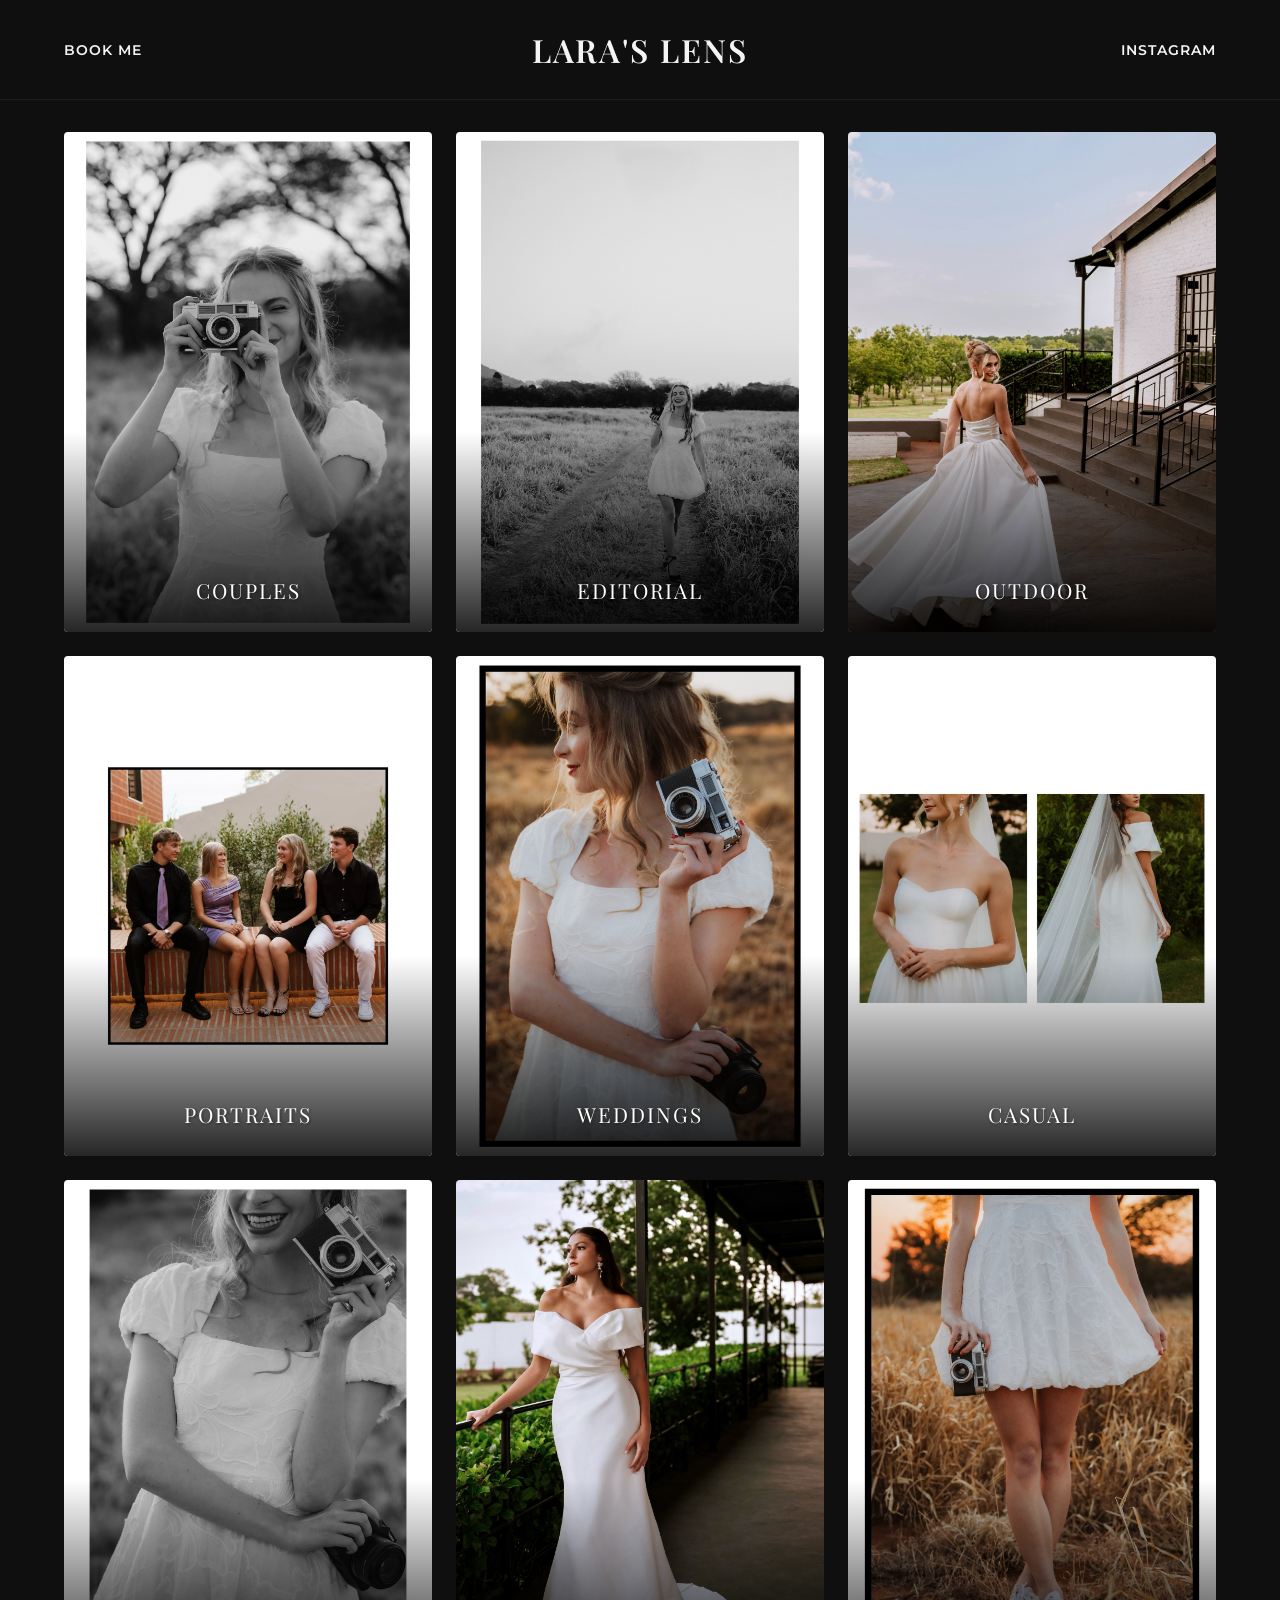
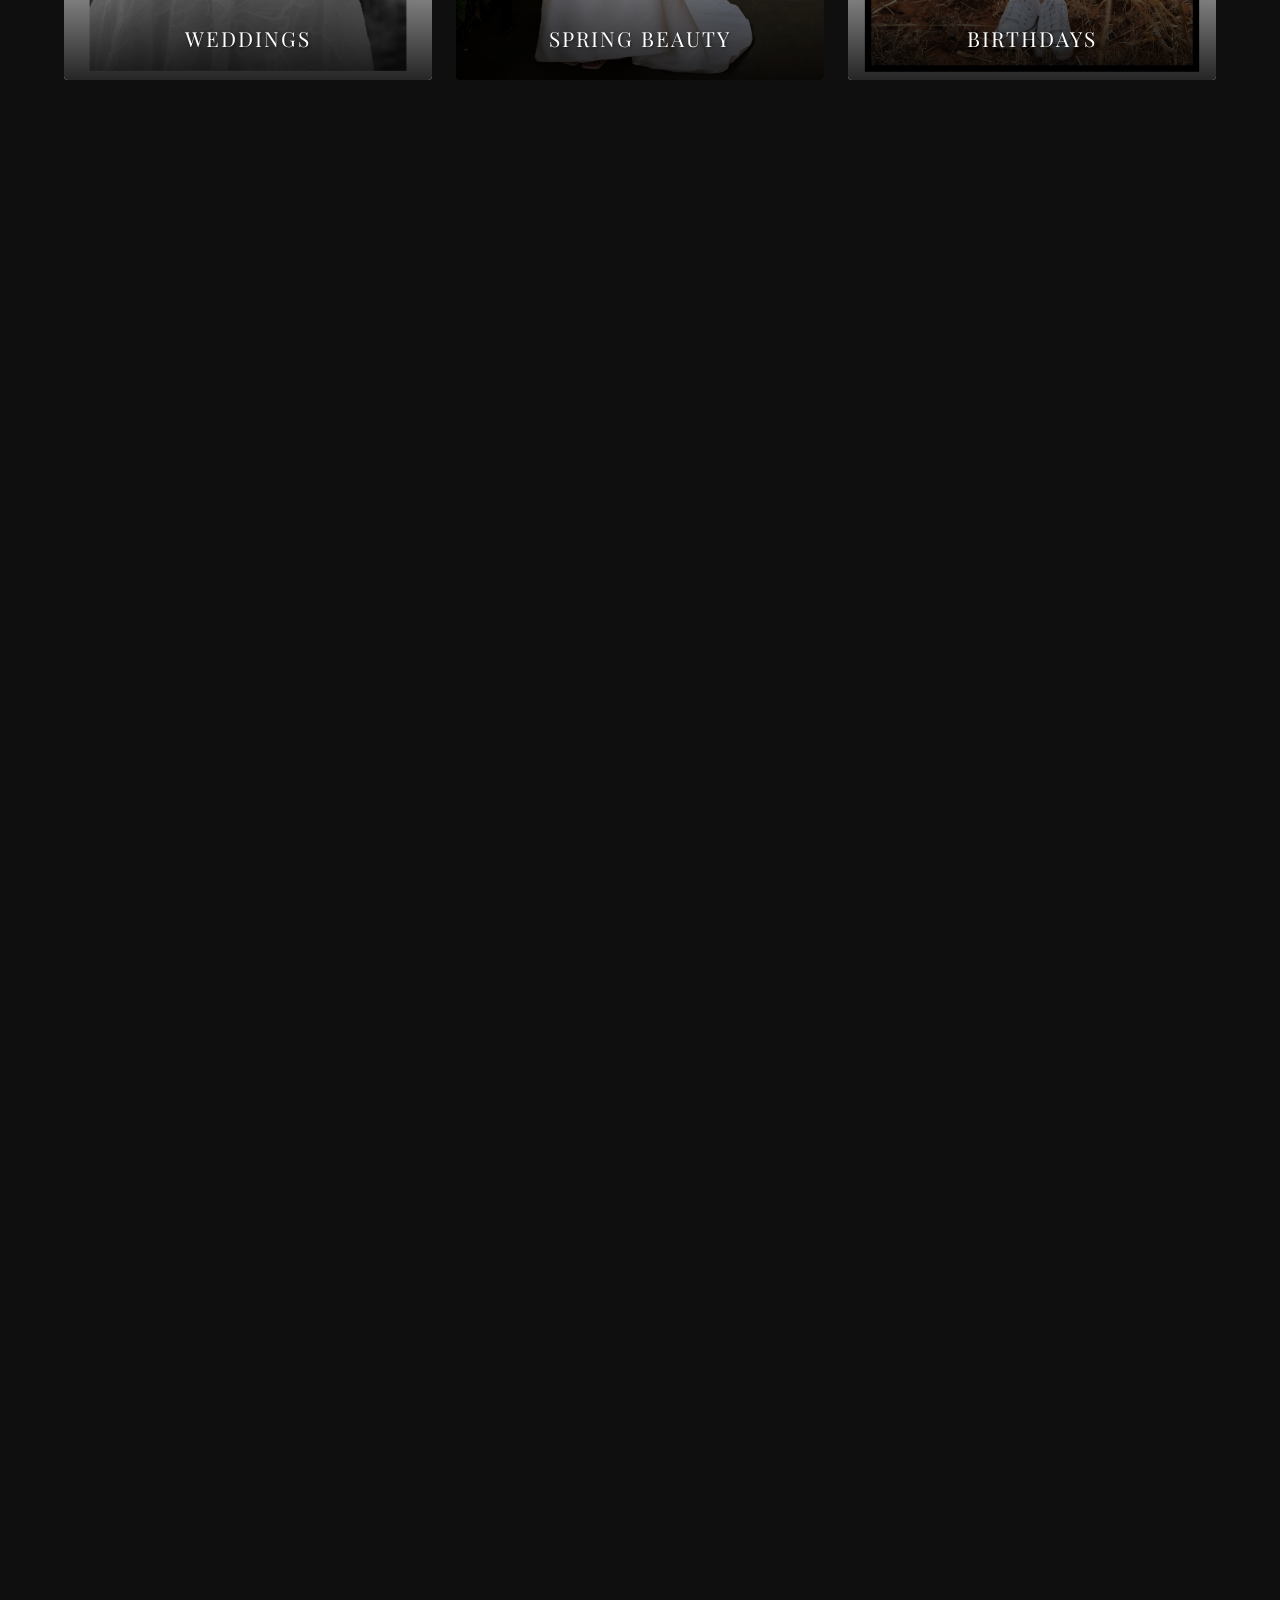
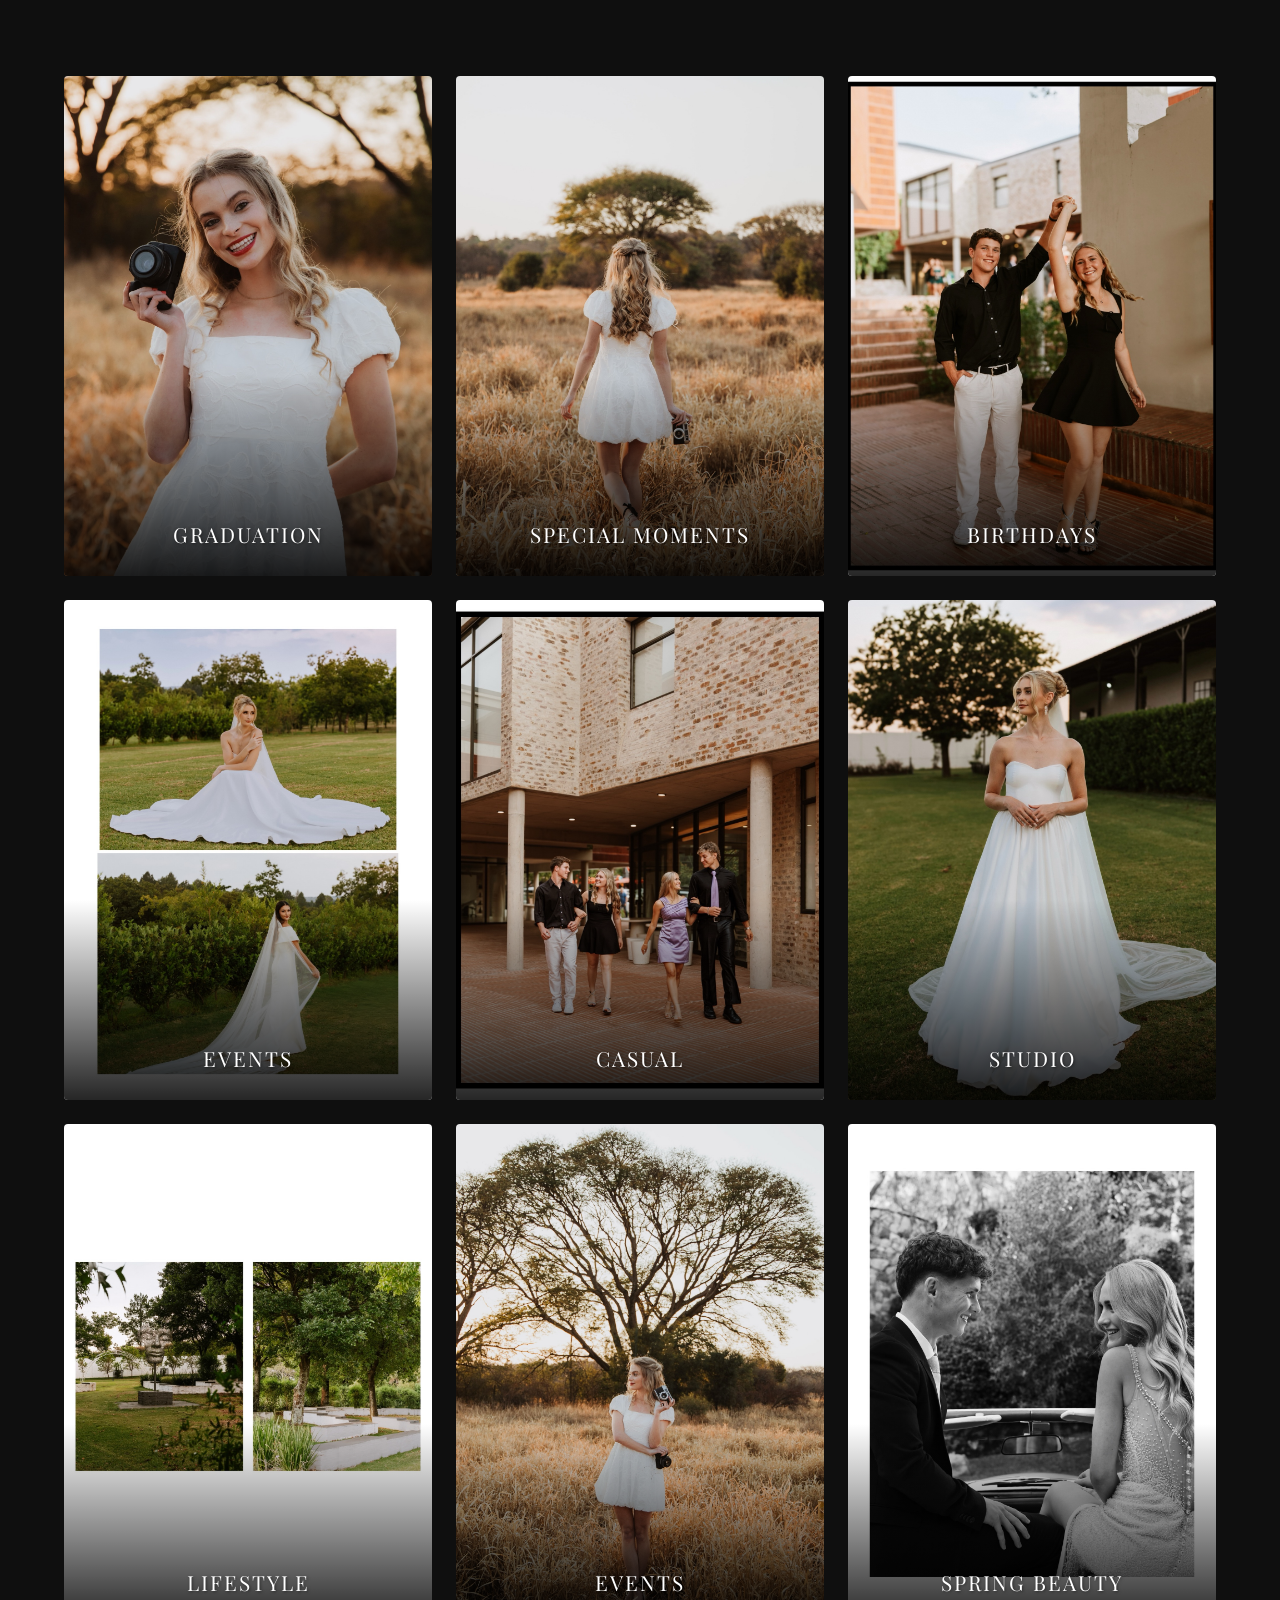
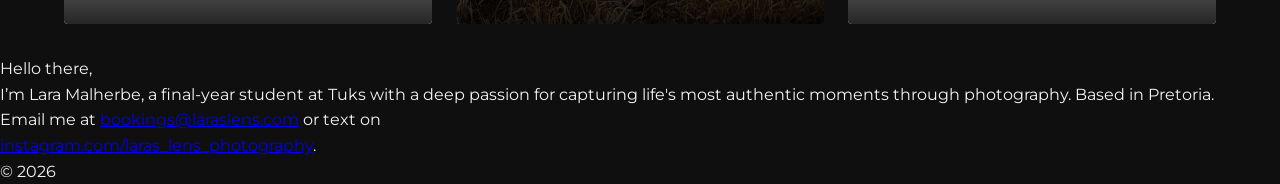
==== index.html @ 86998b06 "Rename Index.html to index.html" ====
<!DOCTYPE html>
<html lang="en">
<head>
    <meta charset="UTF-8">
    <meta name="viewport" content="width=device-width, initial-scale=1.0">
    <title>Lara's Lens | Photography</title>
    <link rel="icon" type="image/png" href="logo.png">
    <link rel="stylesheet" href="style.css">
</head>
<body>

    <header>
        <div class="nav-left">
            <a href="book_me.html">Book Me</a> 
        </div>
        <div class="nav-center">
            <a href="Index.html" class="logo">LARA'S LENS</a>
        </div>
        <div class="nav-right">
            <a href="https://www.instagram.com/laras_lens_photography/" target="_blank">
                <span class="desktop-text">Instagram</span>
                <span class="mobile-text">Ig</span>
            </a>
        </div>
    </header>

    <main id="gallery-container" class="gallery-container">
        <!-- JavaScript will inject the shuffled photos here -->
    </main>

    <!-- New About / Footer Section -->
    <footer class="about-footer">
        <div class="footer-content">
            <p></p>
            <p></p>
            <p></p>
            <p>Hello there,</p>
            <p>I’m Lara Malherbe, a final-year student at Tuks with a deep passion for capturing life's most authentic moments through photography. Based in Pretoria.</p>
            <p>Email me at <a href="mailto:bookings@laraslens.com">bookings@laraslens.com</a> or text on <br>
            <a href="https://www.instagram.com/laras_lens_photography/" target="_blank">instagram.com/laras_lens_photography</a>.
        <p></p>
    <p></p>
</p>
        </div>
        <div class="copyright">
            &copy; 2026
        </div>
    </footer>

    <script>
        const imageNumbers = [1, 2, 3, 5, 6, 7, 8, 9, 10, 11, 12, 13, 14, 15, 16, 17, 18, 19, 20, 21, 22, 23, 24, 25, 26, 27, 28];
        
        // 14 unique headings
        const baseHeadings = [
            "Weddings", "Special Moments", "Birthdays", "Editorial",
            "Portraits", "Spring Beauty", "Surveillance", "Graduation",
            "Casual", "Events", "Studio", "Outdoor", "Lifestyle", "Couples"
        ];

        // Duplicate the headings so we have exactly 28, then shuffle them
        let fullHeadings = [...baseHeadings, ...baseHeadings];

        function shuffleArray(array) {
            for (let i = array.length - 1; i > 0; i--) {
                const j = Math.floor(Math.random() * (i + 1));
                [array[i], array[j]] = [array[j], array[i]];
            }
            return array;
        }

        const shuffledImages = shuffleArray([...imageNumbers]);
        fullHeadings = shuffleArray(fullHeadings); // Shuffle the 28 headings

        const gallery = document.getElementById('gallery-container');

        shuffledImages.forEach(num => {
            // Pop removes the last item from the array, guaranteeing no over-repetition
            const assignedHeading = fullHeadings.pop(); 

            const box = document.createElement('div');
            box.className = 'photo-box';

            const img = document.createElement('img');
            img.src = `pic${num}.jpg`;
            img.alt = assignedHeading;
            img.loading = "lazy"; 

            const label = document.createElement('div');
            label.className = 'photo-label';
            label.textContent = assignedHeading;

            box.appendChild(img);
            box.appendChild(label);
            gallery.appendChild(box);
        });

        const observer = new IntersectionObserver((entries) => {
            entries.forEach((entry) => {
                if (entry.isIntersecting) {
                    entry.target.classList.add('show');
                }
            });
        }, {
            threshold: 0.15 
        });

        const hiddenElements = document.querySelectorAll('.photo-box');
        hiddenElements.forEach((el) => observer.observe(el));
    </script>
</body>
</html>
---- style.css ----
@import url('https://fonts.googleapis.com/css2?family=Montserrat:wght@300;400;600&family=Playfair+Display:ital,wght@0,400;1,400&display=swap');

:root {
    --bg-color: #0f0f0f;
    --text-color: #f4f4f4;
    --accent-color: #888;
}

* {
    margin: 0;
    padding: 0;
    box-sizing: border-box;
}

body {
    background-color: var(--bg-color);
    color: var(--text-color);
    font-family: 'Montserrat', sans-serif;
    line-height: 1.6;
    overflow-x: hidden;
}

/* --- STICKY HEADER --- */
header {
    position: sticky;
    top: 0;
    z-index: 1000;
    background-color: var(--bg-color);
    padding: 1.5rem 5%;
    display: flex;
    justify-content: space-between;
    align-items: center;
    border-bottom: 1px solid rgba(255, 255, 255, 0.05);
}

.nav-left, .nav-right { flex: 1; }
.nav-right { text-align: right; }
.nav-center { flex: 2; text-align: center; }

.logo {
    font-family: 'Playfair Display', serif;
    font-size: 2rem;
    color: var(--text-color);
    text-decoration: none;
    letter-spacing: 2px;
}

header a {
    color: var(--text-color);
    text-decoration: none;
    text-transform: uppercase;
    font-size: 0.85rem;
    letter-spacing: 1px;
    font-weight: 600;
    transition: color 0.3s ease;
}

header a:hover {
    color: var(--accent-color);
}

.mobile-text { display: none; }

/* --- GALLERY LAYOUT --- */
.gallery-container {
    padding: 2rem 5%;
    display: grid;
    grid-template-columns: repeat(3, 1fr);
    gap: 1.5rem;
}

.photo-box {
    position: relative;
    width: 100%;
    height: 500px; /* Taller default height for desktop */
    border-radius: 4px;
    overflow: hidden;
    /* Enhanced Animation Initial State */
    opacity: 0;
    transform: translateY(60px) scale(0.95);
    transition: opacity 0.8s cubic-bezier(0.25, 1, 0.5, 1), transform 0.8s cubic-bezier(0.25, 1, 0.5, 1);
}

/* Gradient overlay to make text readable */
.photo-box::after {
    content: '';
    position: absolute;
    bottom: 0;
    left: 0;
    width: 100%;
    height: 40%;
    background: linear-gradient(to top, rgba(0,0,0,0.85), transparent);
    z-index: 1;
    pointer-events: none;
}

.photo-box img {
    width: 100%;
    height: 100%;
    object-fit: cover; /* Forces image to fill the box, preventing white borders */
    display: block;
    transition: transform 0.8s ease;
}

.photo-box:hover img {
    transform: scale(1.05);
}

/* The text at the bottom of the photos */
.photo-label {
    position: absolute;
    bottom: 25px;
    width: 100%;
    text-align: center;
    font-family: 'Playfair Display', serif;
    font-size: 1.3rem;
    color: #fff;
    z-index: 2;
    letter-spacing: 2px;
    text-transform: uppercase;
    text-shadow: 1px 1px 3px rgba(0,0,0,0.5);
}

/* Animation trigger class */
.photo-box.show {
    opacity: 1;
    transform: translateY(0) scale(1);
}

/* --- MOBILE RESPONSIVENESS --- */

/* --- BOOKING PAGE --- */
.booking-container {
    max-width: 600px;
    margin: 4rem auto;
    padding: 3rem;
    background: #151515;
    border-radius: 8px;
    border: 1px solid rgba(255, 255, 255, 0.05);
    box-shadow: 0 10px 30px rgba(0, 0, 0, 0.5);
}

.booking-container h1 {
    font-family: 'Playfair Display', serif;
    margin-bottom: 2.5rem;
    text-align: center;
    font-size: 2.5rem;
    letter-spacing: 1px;
}

.form-group {
    margin-bottom: 1.5rem;
    display: flex;
    flex-direction: column;
}

label {
    margin-bottom: 0.5rem;
    font-weight: 400;
    font-size: 0.85rem;
    color: #bbb;
    text-transform: uppercase;
    letter-spacing: 1px;
}

input, select {
    padding: 1rem;
    background: #0a0a0a;
    border: 1px solid #333;
    color: #fff;
    border-radius: 4px;
    font-family: 'Montserrat', sans-serif;
    font-size: 1rem;
    transition: border-color 0.3s ease;
}

input:focus, select:focus {
    outline: none;
    border-color: #888;
}

/* Makes the little calendar/clock icons white instead of black */
input[type="date"]::-webkit-calendar-picker-indicator,
input[type="time"]::-webkit-calendar-picker-indicator {
    filter: invert(1);
    cursor: pointer;
}

.price-display {
    font-size: 1.8rem;
    text-align: center;
    margin: 2.5rem 0 1.5rem;
    font-weight: 400;
    font-family: 'Playfair Display', serif;
    color: #fff;
}

.btn {
    display: block;
    width: 100%;
    padding: 1.2rem;
    background: #fff;
    color: #000;
    border: none;
    border-radius: 4px;
    font-size: 1rem;
    font-weight: 600;
    text-transform: uppercase;
    letter-spacing: 2px;
    cursor: pointer;
    transition: background 0.3s ease, transform 0.1s ease;
}

.btn:hover {
    background: #e0e0e0;
}

.btn:active {
    transform: scale(0.98);
}

@media (max-width: 768px) {
    header { padding: 1.2rem 1.5rem; }
    .logo { font-size: 1.4rem; }
    .desktop-text { display: none; }
    .mobile-text { display: inline; }

    .gallery-container {
        grid-template-columns: 1fr 1fr;
        gap: 10px;
        padding: 10px;
    }

    .photo-box {
        height: 40vh; /* Uses viewport height for a tall, editorial look */
    }

    .photo-box:first-child {
        grid-column: 1 / -1; 
        height: 65vh; /* Large hero image */
    }

    .photo-label {
        font-size: 1rem;
        bottom: 15px;
    }

    /* --- ABOUT / FOOTER SECTION --- */
.about-footer {
    padding: 8rem 5% 2rem;
    text-align: center;
    font-family: 'Playfair Display', serif;
    display: flex;
    flex-direction: column;
    align-items: center;
    justify-content: space-between;
    min-height: 60vh; /* Gives it the spacious look from your reference */
    background-color: var(--bg-color);
}

.footer-content {
    max-width: 650px;
    margin: auto;
}

.footer-content p {
    margin-bottom: 1.5rem;
    font-size: 1.2rem;
    line-height: 1.8;
    color: #e0e0e0;
}

.footer-content a {
    color: #fff;
    text-decoration: none;
    transition: opacity 0.3s ease;
}

.footer-content a:hover {
    opacity: 0.7;
}

.copyright {
    font-family: 'Montserrat', sans-serif; /* Keep copyright modern */
    font-size: 0.85rem;
    color: #888;
    margin-top: 4rem;
}

/* Mobile adjustments for the footer */
@media (max-width: 768px) {
    .about-footer {
        padding: 5rem 1.5rem 2rem;
        min-height: 50vh;
    }
    .footer-content p {
        font-size: 1rem;
    }
}
}
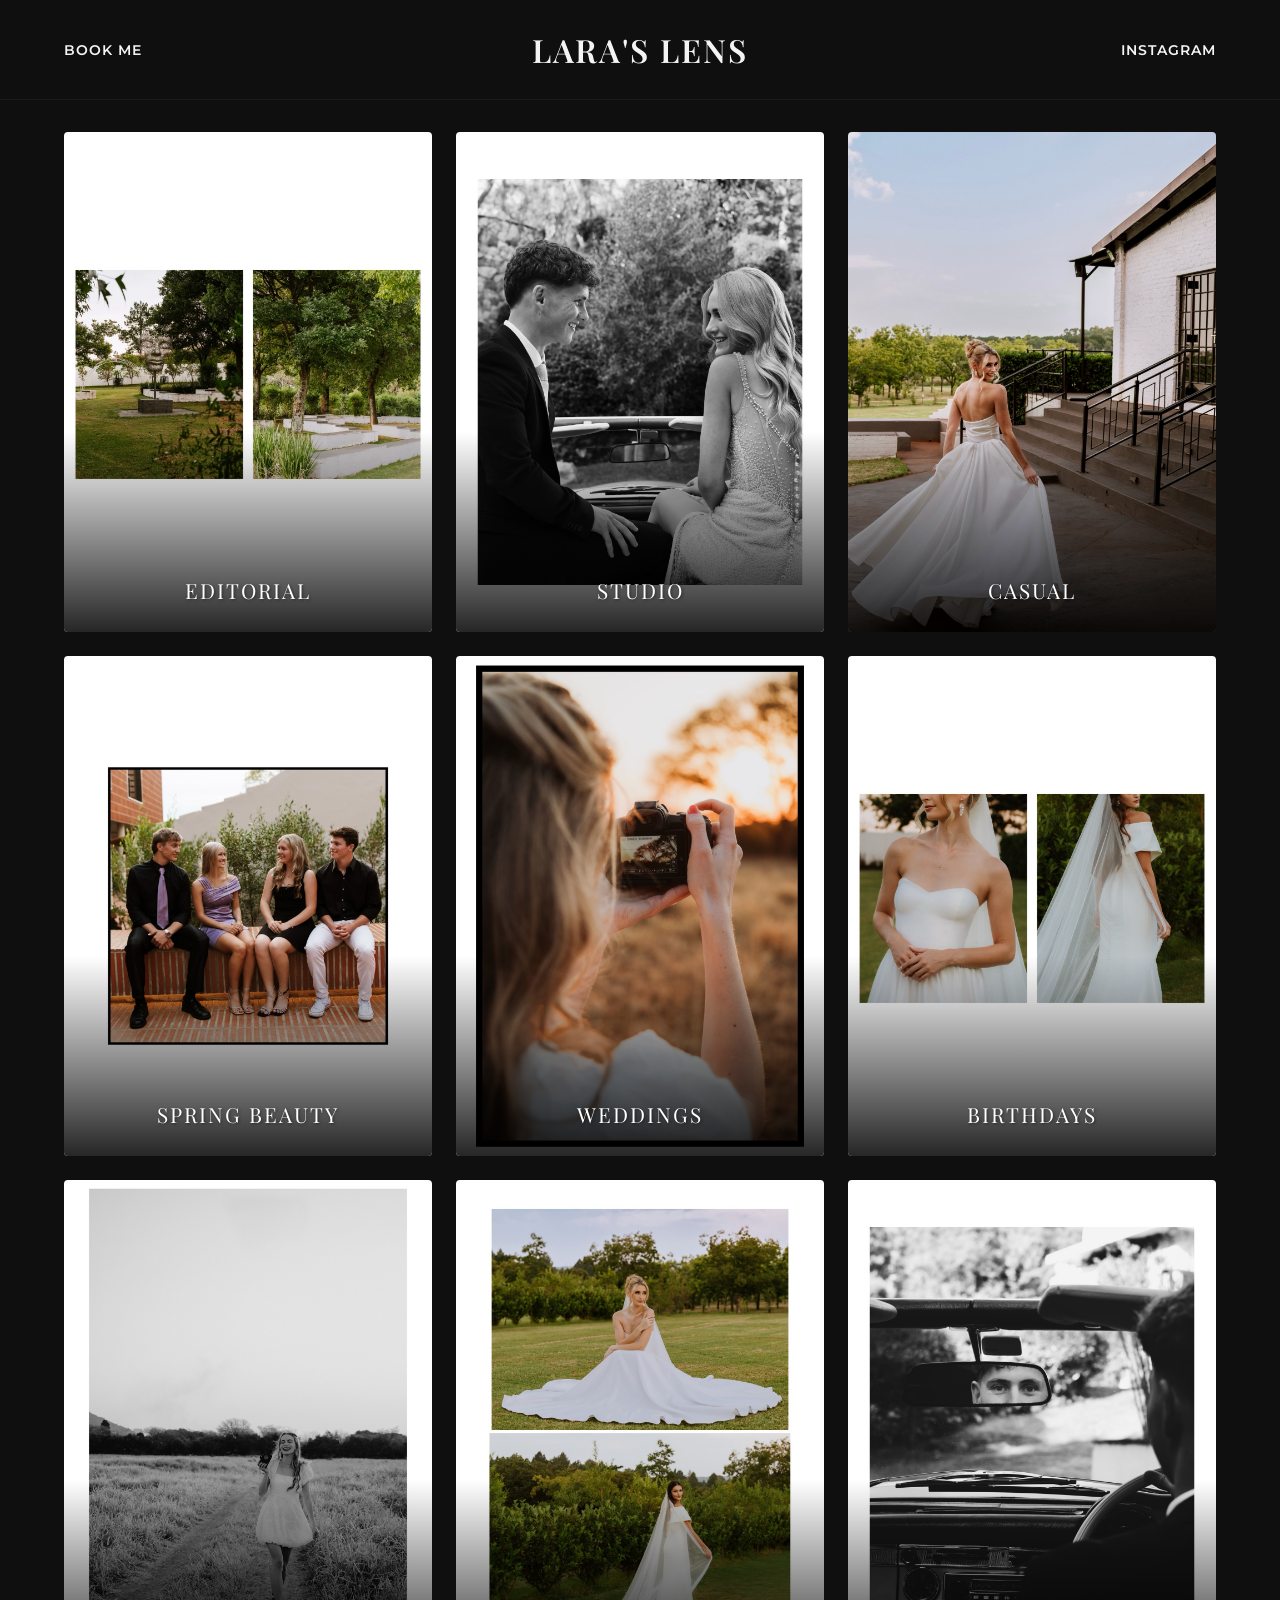
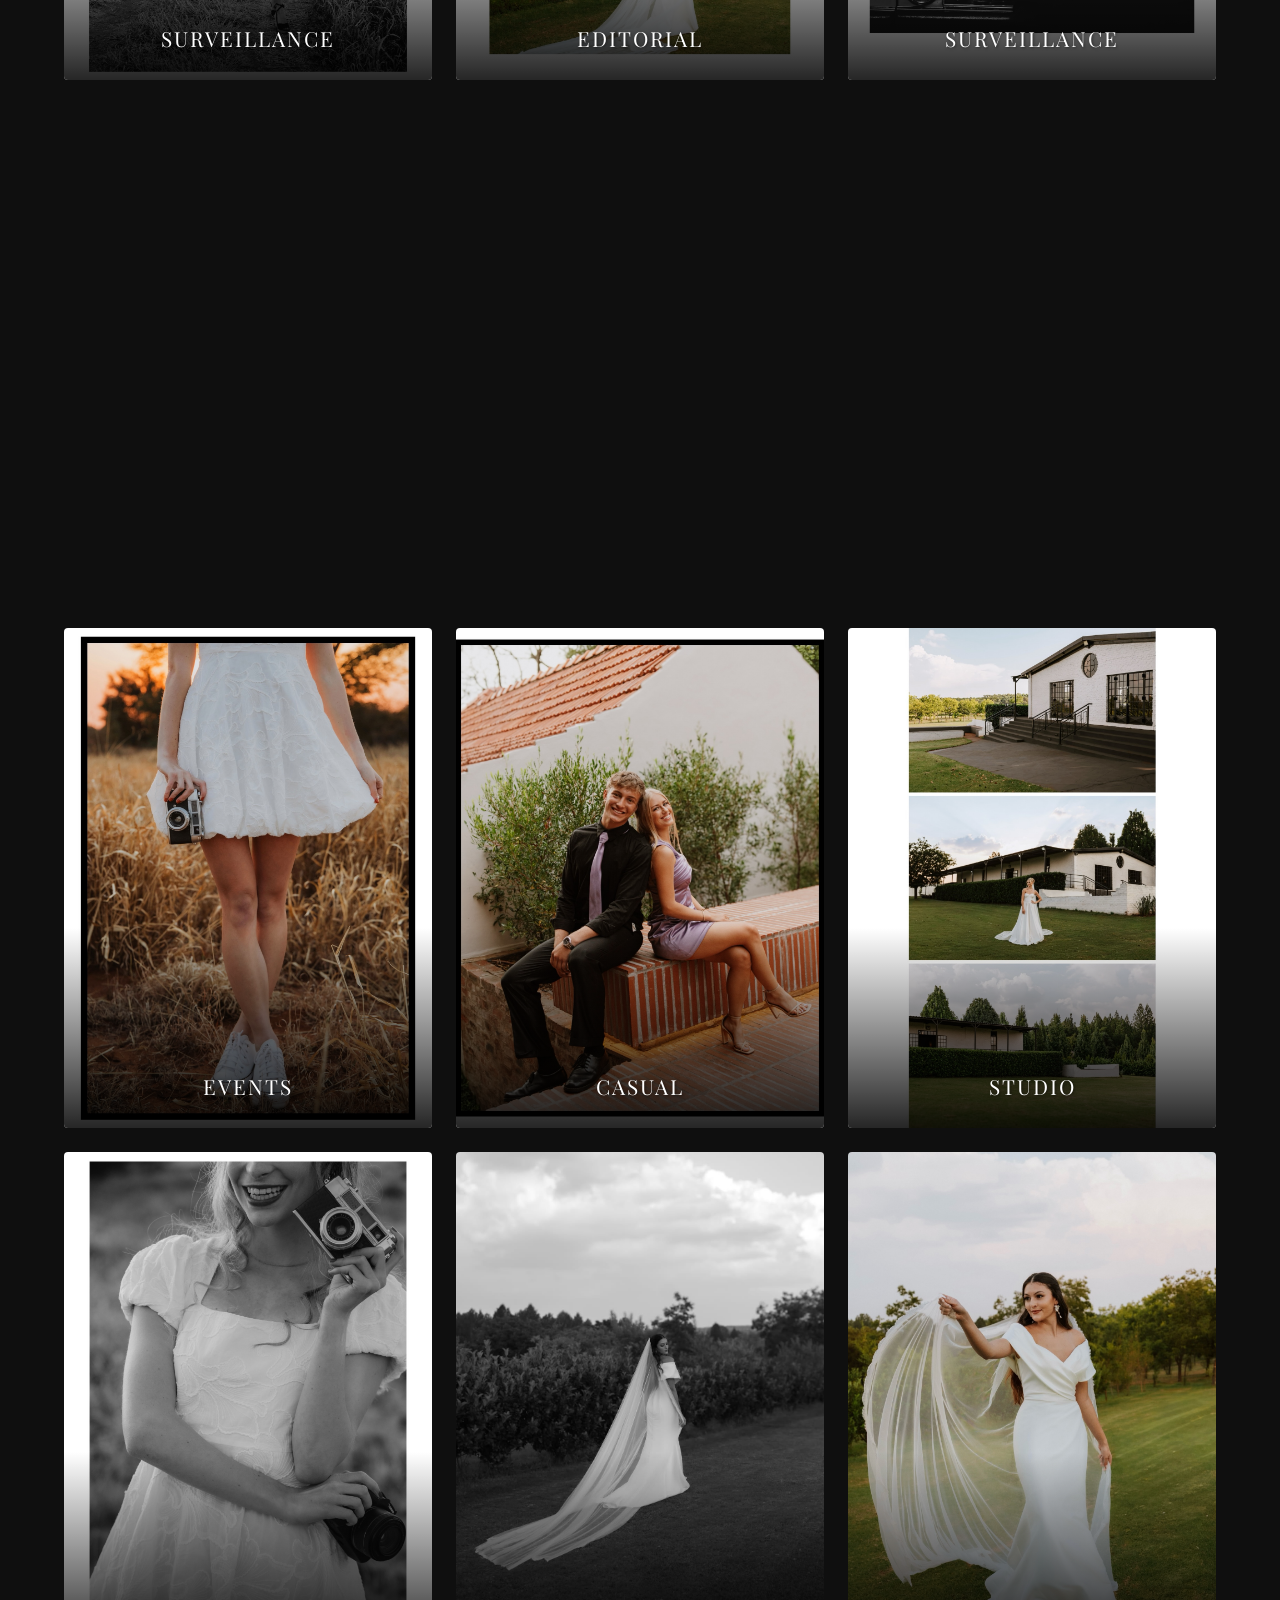
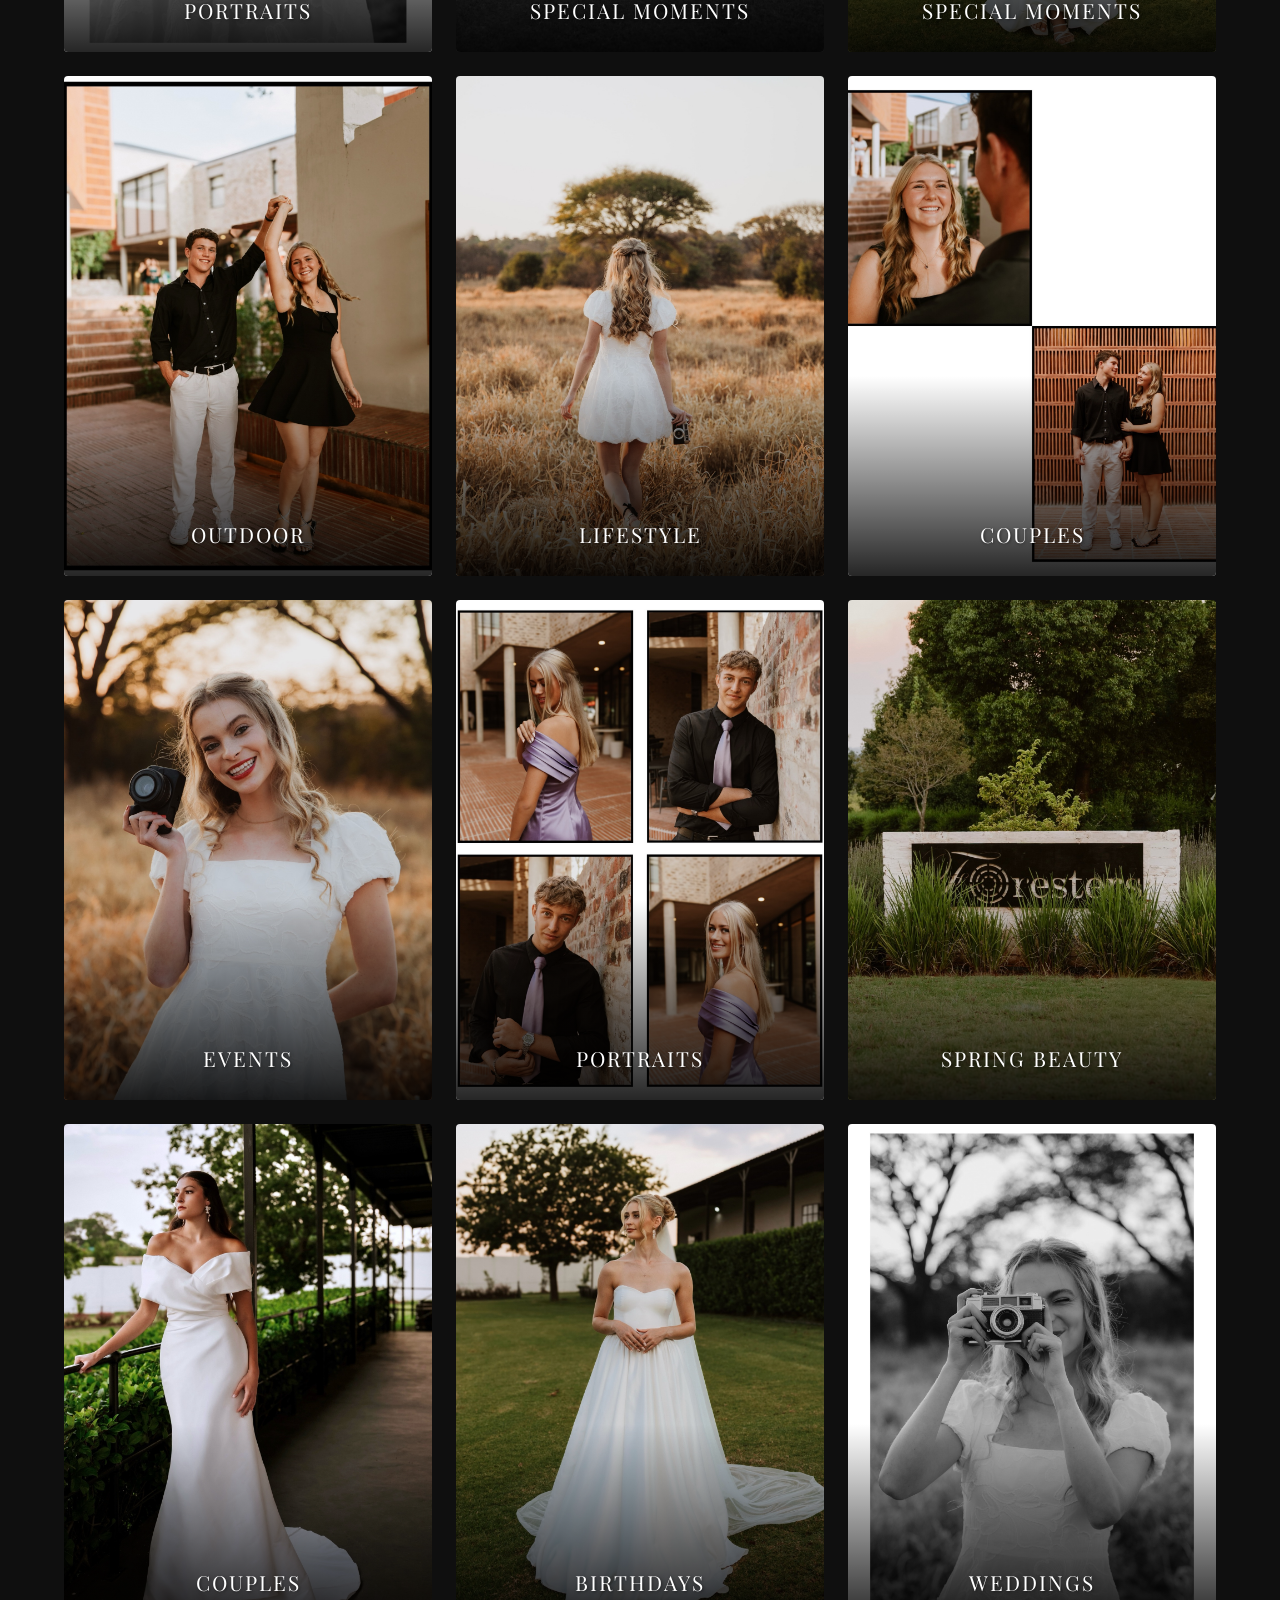
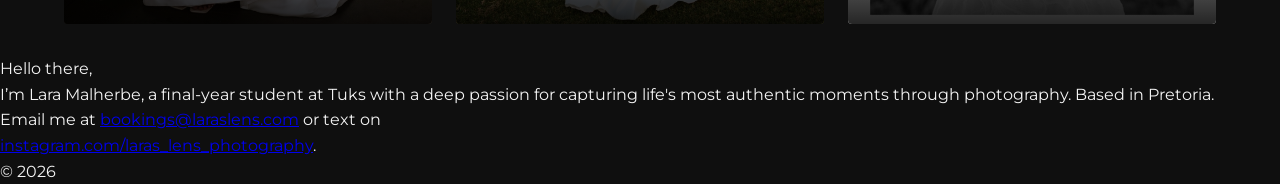
==== commit 11ee2f93: "Fix link case sensitivity for logo in navigation" ====
--- a/index.html
+++ b/index.html
@@ -16,7 +16,7 @@
             <a href="book_me.html">Book Me</a> 
         </div>
         <div class="nav-center">
-            <a href="Index.html" class="logo">LARA'S LENS</a>
+            <a href="index.html" class="logo">LARA'S LENS</a>
         </div>
         <div class="nav-right">
             <a href="https://www.instagram.com/laras_lens_photography/" target="_blank">
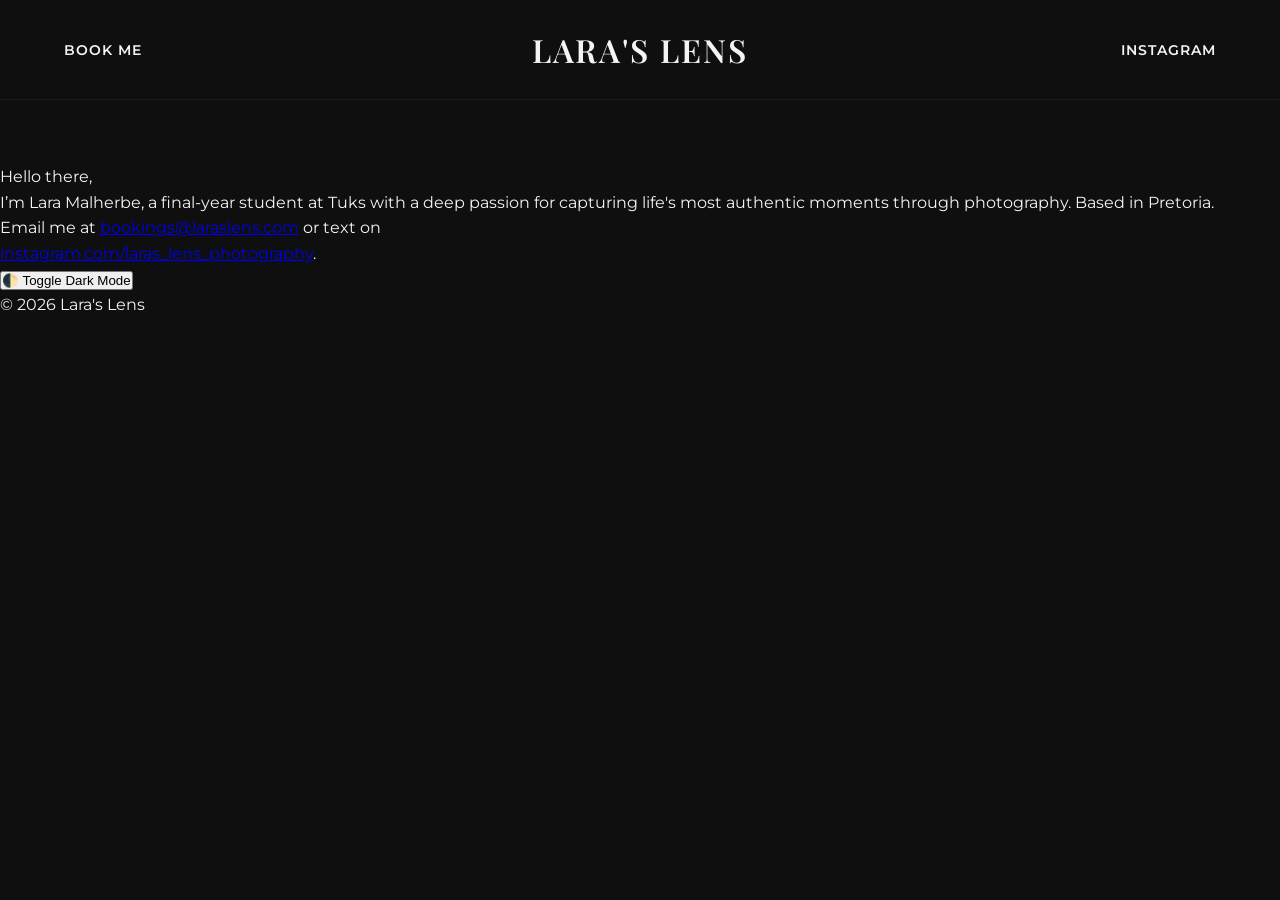
==== commit 9e29a830: "Enhance index.html with dark mode and footer updates" ====
--- a/index.html
+++ b/index.html
@@ -1,3 +1,5 @@
+
+
 
 
 <!DOCTYPE html>
@@ -10,10 +12,16 @@
     <link rel="stylesheet" href="style.css">
 </head>
 <body>
+    <!-- Apply theme immediately to prevent flashing -->
+    <script>
+        if (localStorage.getItem('theme') === 'dark') {
+            document.body.classList.add('dark-mode');
+        }
+    </script>
 
     <header>
         <div class="nav-left">
-            <a href="book_me.html">Book Me</a> 
+            <a href="book_me.html" class="book-btn">Book Me</a> 
         </div>
         <div class="nav-center">
             <a href="index.html" class="logo">LARA'S LENS</a>
@@ -27,87 +35,27 @@
     </header>
 
     <main id="gallery-container" class="gallery-container">
-        <!-- JavaScript will inject the shuffled photos here -->
+        <!-- JavaScript will inject the Cloudinary photos here -->
     </main>
 
-    <!-- New About / Footer Section -->
     <footer class="about-footer">
         <div class="footer-content">
-            <p></p>
-            <p></p>
-            <p></p>
             <p>Hello there,</p>
             <p>I’m Lara Malherbe, a final-year student at Tuks with a deep passion for capturing life's most authentic moments through photography. Based in Pretoria.</p>
             <p>Email me at <a href="mailto:bookings@laraslens.com">bookings@laraslens.com</a> or text on <br>
-            <a href="https://www.instagram.com/laras_lens_photography/" target="_blank">instagram.com/laras_lens_photography</a>.
-        <p></p>
-    <p></p>
-</p>
+            <a href="https://www.instagram.com/laras_lens_photography/" target="_blank">instagram.com/laras_lens_photography</a>.</p>
         </div>
+        
+        <!-- Dark Mode Toggle Button -->
+        <div class="theme-toggle-wrapper">
+            <button id="themeToggle" class="theme-btn">🌓 Toggle Dark Mode</button>
+        </div>
+
         <div class="copyright">
-            &copy; 2026
+            &copy; 2026 Lara's Lens
         </div>
     </footer>
 
-    <script>
-        const imageNumbers = [1, 2, 3, 5, 6, 7, 8, 9, 10, 11, 12, 13, 14, 15, 16, 17, 18, 19, 20, 21, 22, 23, 24, 25, 26, 27, 28];
-        
-        // 14 unique headings
-        const baseHeadings = [
-            "Weddings", "Special Moments", "Birthdays", "Editorial",
-            "Portraits", "Spring Beauty", "Surveillance", "Graduation",
-            "Casual", "Events", "Studio", "Outdoor", "Lifestyle", "Couples"
-        ];
-
-        // Duplicate the headings so we have exactly 28, then shuffle them
-        let fullHeadings = [...baseHeadings, ...baseHeadings];
-
-        function shuffleArray(array) {
-            for (let i = array.length - 1; i > 0; i--) {
-                const j = Math.floor(Math.random() * (i + 1));
-                [array[i], array[j]] = [array[j], array[i]];
-            }
-            return array;
-        }
-
-        const shuffledImages = shuffleArray([...imageNumbers]);
-        fullHeadings = shuffleArray(fullHeadings); // Shuffle the 28 headings
-
-        const gallery = document.getElementById('gallery-container');
-
-        shuffledImages.forEach(num => {
-            // Pop removes the last item from the array, guaranteeing no over-repetition
-            const assignedHeading = fullHeadings.pop(); 
-
-            const box = document.createElement('div');
-            box.className = 'photo-box';
-
-            const img = document.createElement('img');
-            img.src = `pic${num}.jpg`;
-            img.alt = assignedHeading;
-            img.loading = "lazy"; 
-
-            const label = document.createElement('div');
-            label.className = 'photo-label';
-            label.textContent = assignedHeading;
-
-            box.appendChild(img);
-            box.appendChild(label);
-            gallery.appendChild(box);
-        });
-
-        const observer = new IntersectionObserver((entries) => {
-            entries.forEach((entry) => {
-                if (entry.isIntersecting) {
-                    entry.target.classList.add('show');
-                }
-            });
-        }, {
-            threshold: 0.15 
-        });
-
-        const hiddenElements = document.querySelectorAll('.photo-box');
-        hiddenElements.forEach((el) => observer.observe(el));
-    </script>
+    <script src="script.js"></script>
 </body>
 </html>
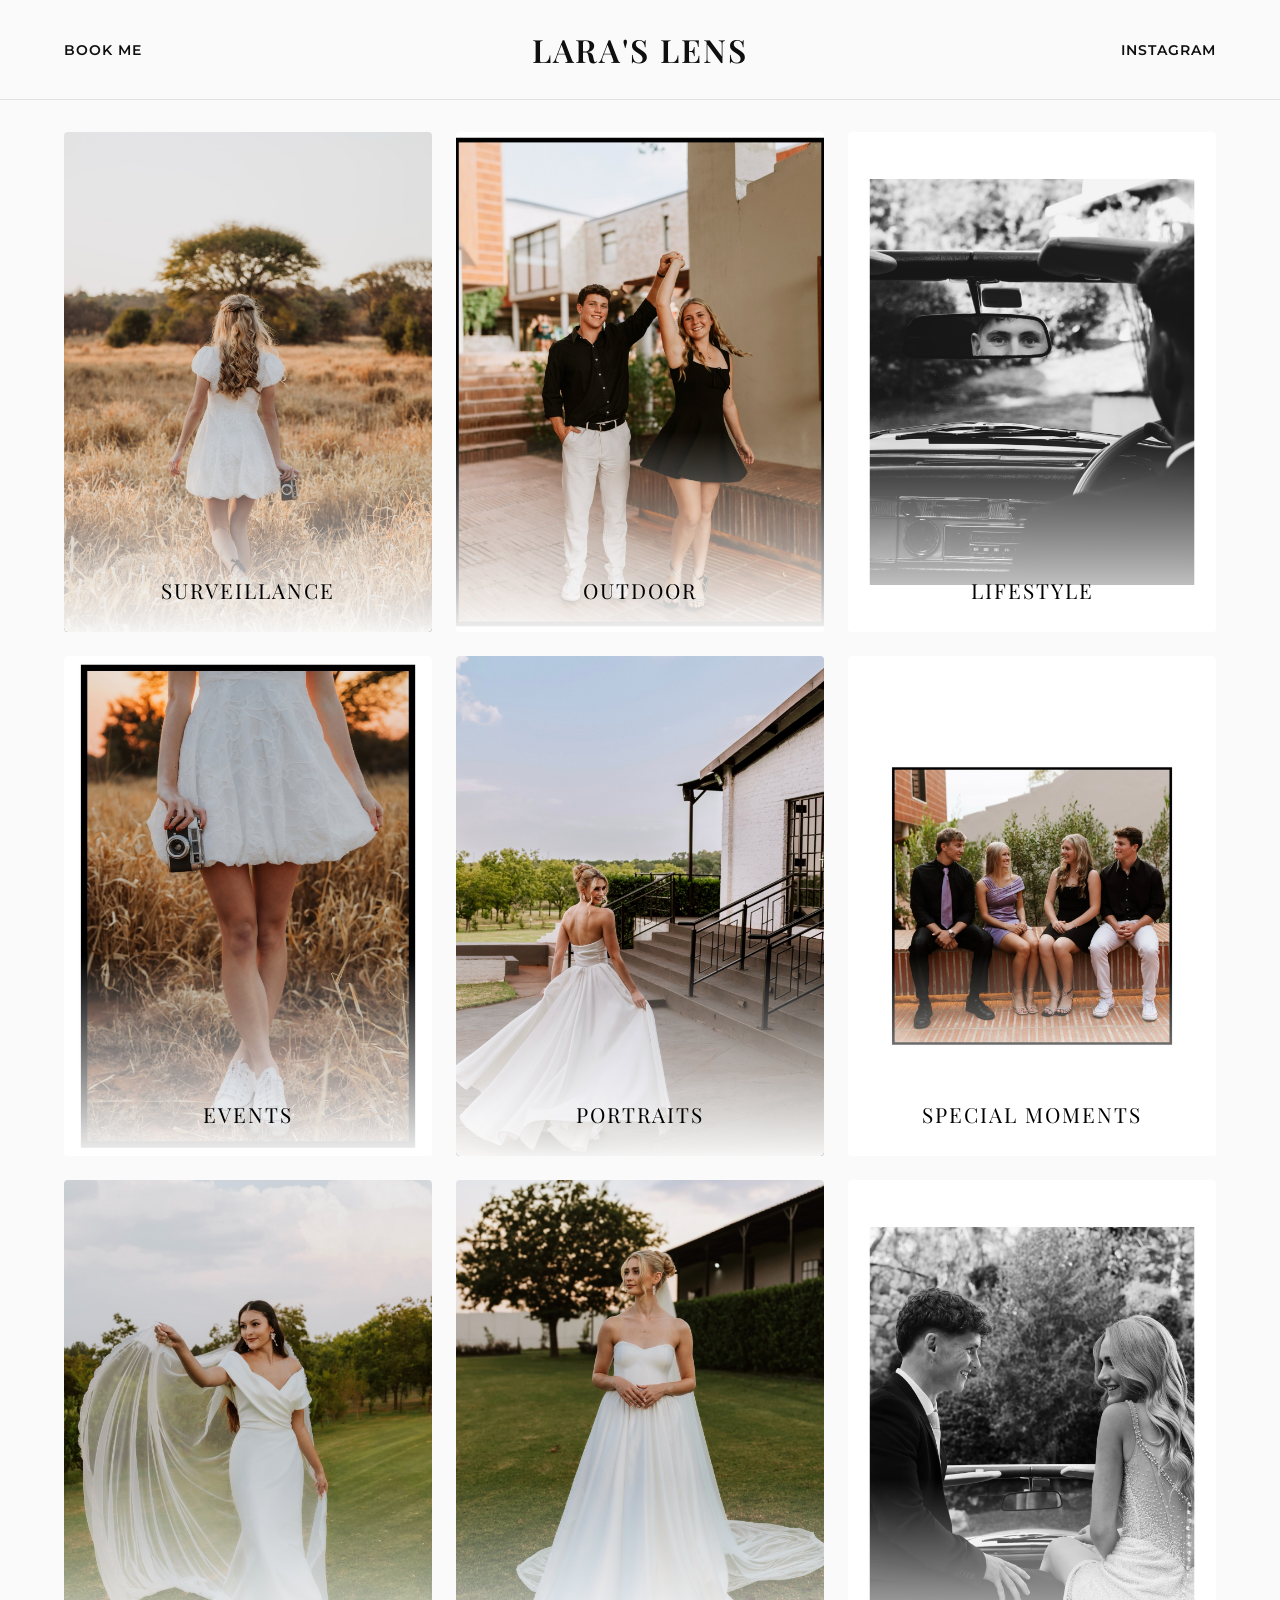
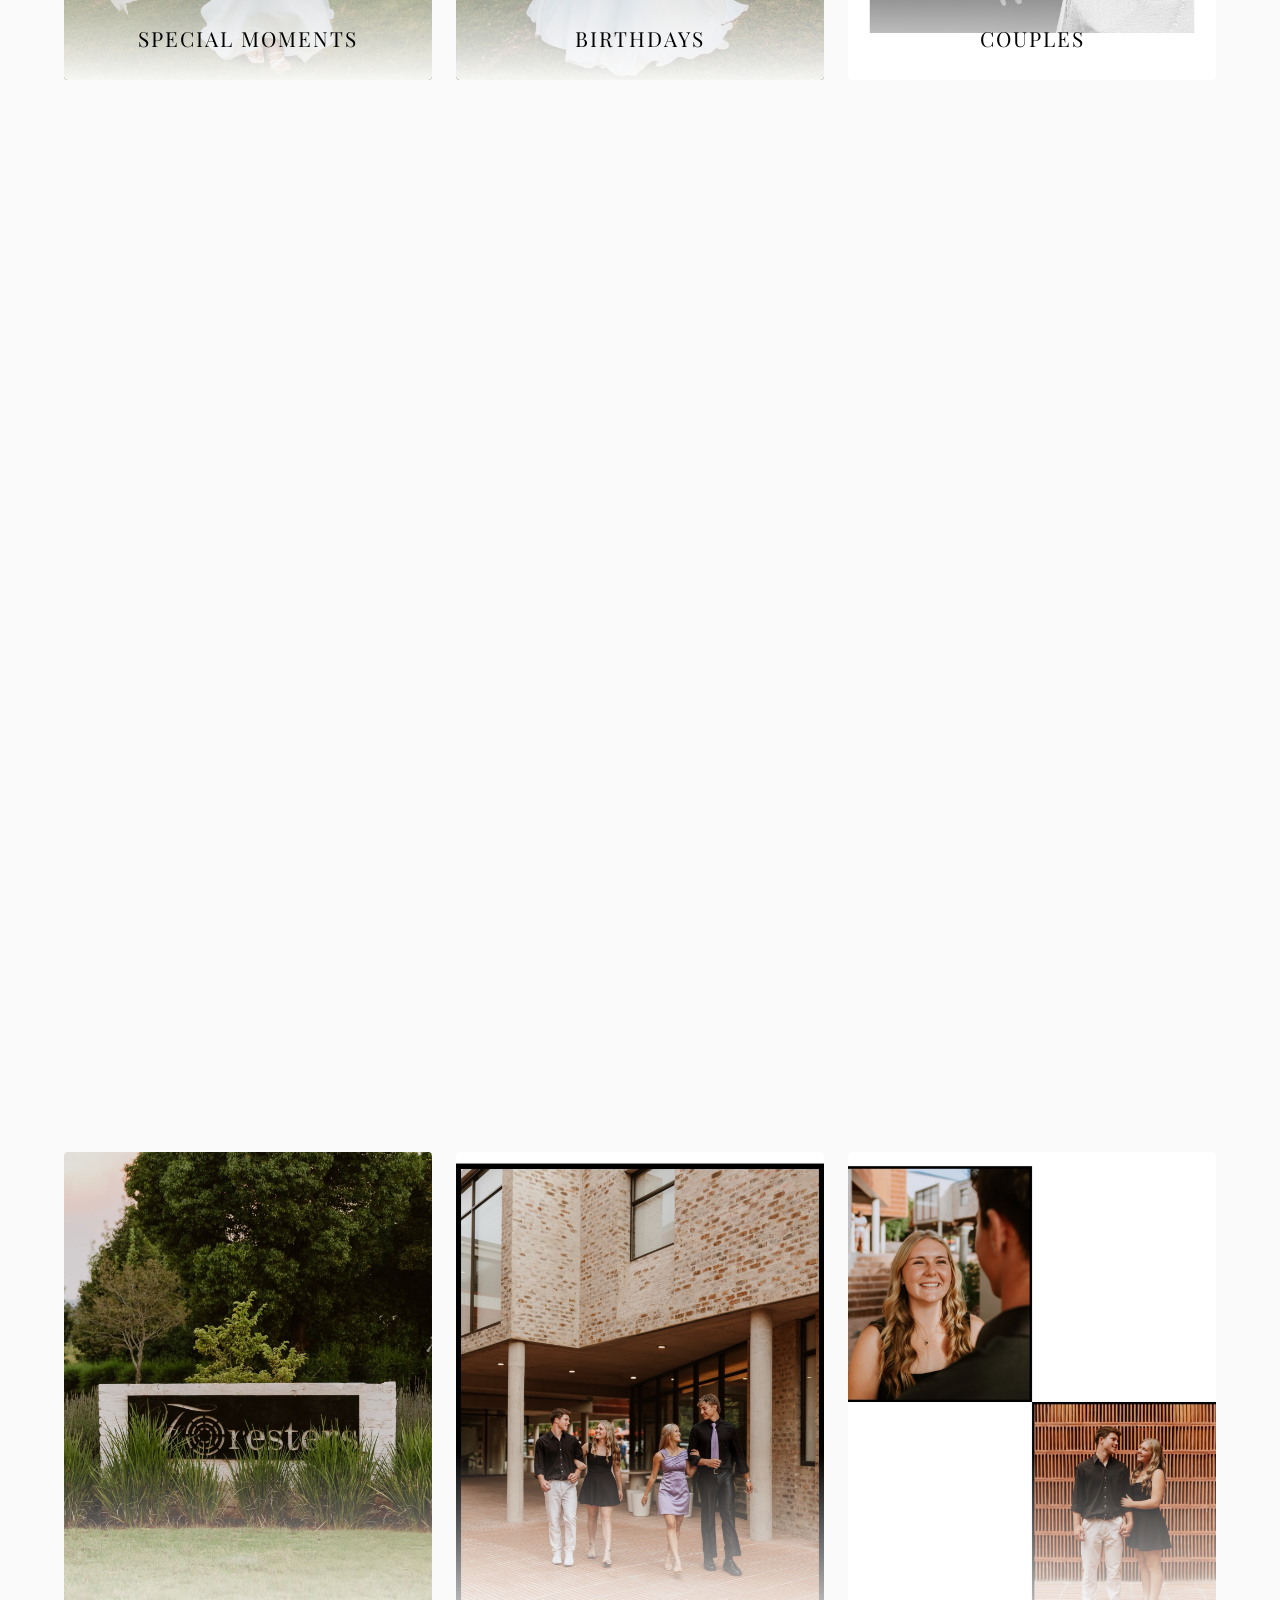
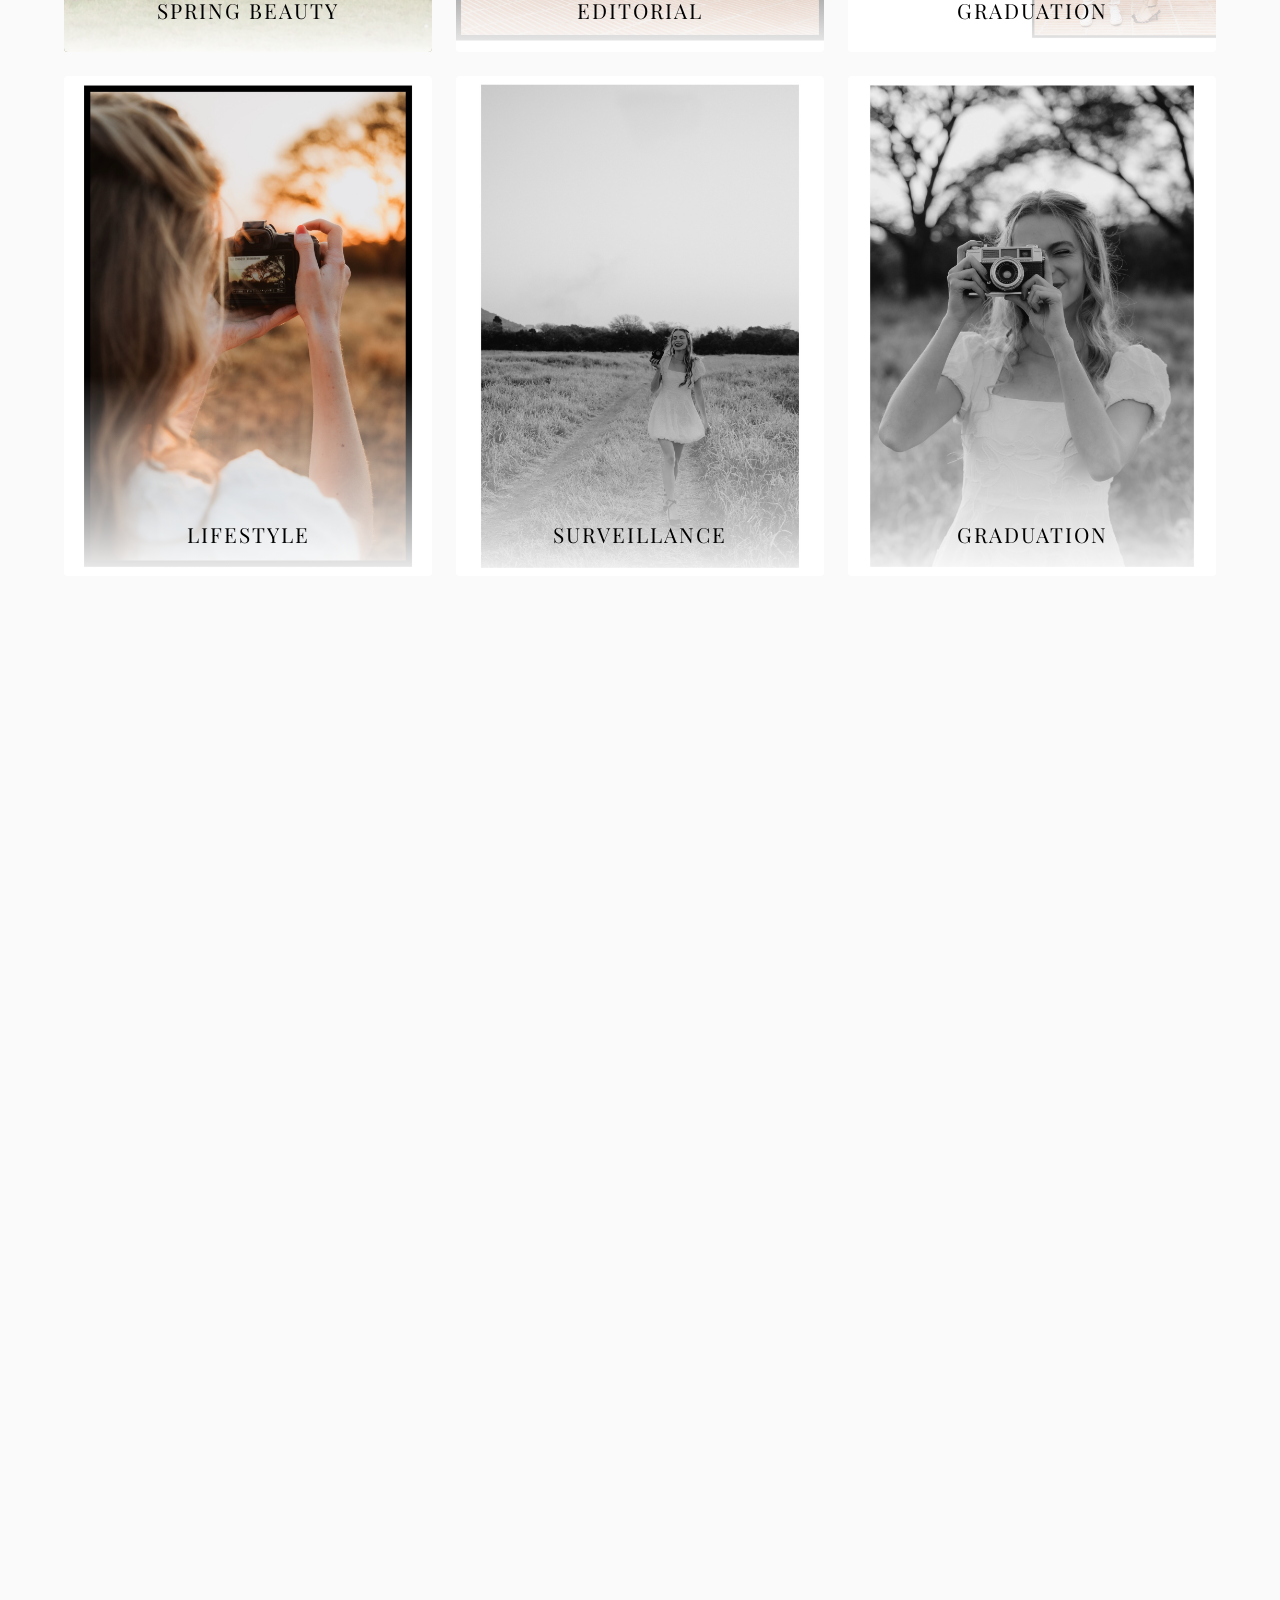
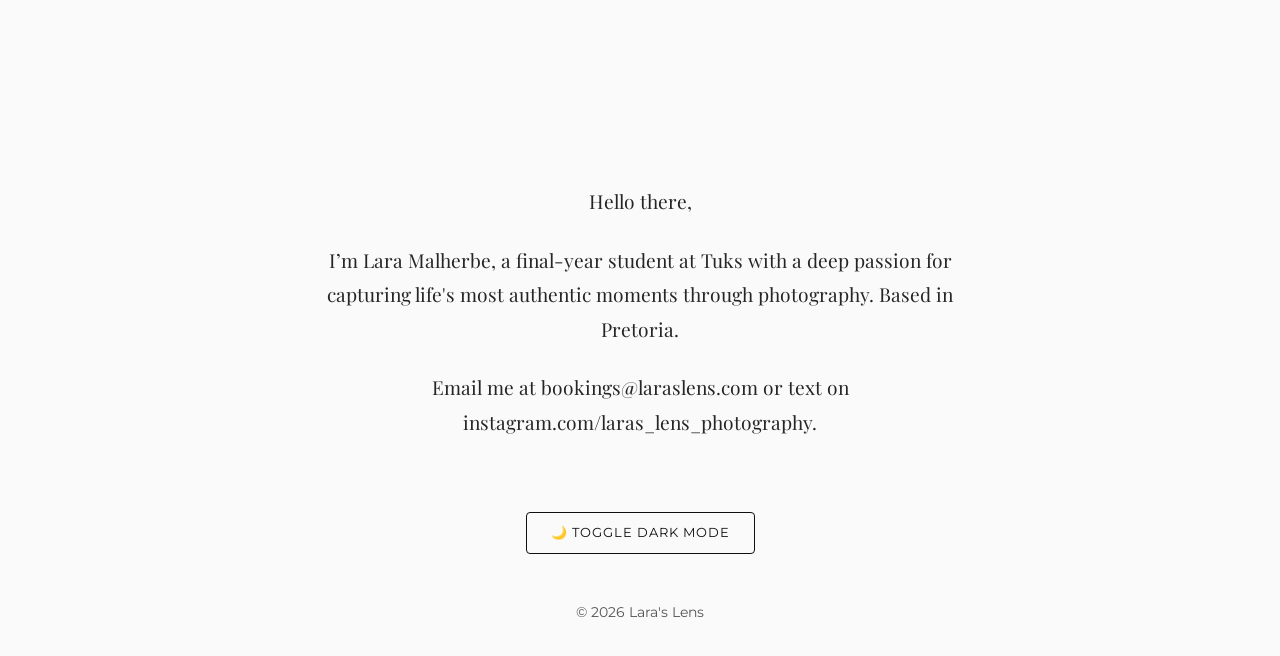
==== commit 64eb694f: "Update dark mode toggle button text" ====
--- a/index.html
+++ b/index.html
@@ -48,7 +48,7 @@
         
         <!-- Dark Mode Toggle Button -->
         <div class="theme-toggle-wrapper">
-            <button id="themeToggle" class="theme-btn">🌓 Toggle Dark Mode</button>
+            <button id="themeToggle" class="theme-btn"> Toggle Dark Mode</button>
         </div>
 
         <div class="copyright">
--- a/style.css
+++ b/style.css
@@ -2,10 +2,37 @@
 
 @import url('https://fonts.googleapis.com/css2?family=Montserrat:wght@300;400;600&family=Playfair+Display:ital,wght@0,400;1,400&display=swap');
 
+/* --- THEME VARIABLES --- */
 :root {
+    /* LIGHT MODE (DEFAULT) */
+    --bg-color: #fafafa;
+    --text-color: #0f0f0f;
+    --accent-color: #555;
+    
+    --border-color: rgba(0, 0, 0, 0.1);
+    --form-bg: #ffffff;
+    --input-bg: #f2f2f2;
+    --shadow-color: rgba(0, 0, 0, 0.1);
+    
+    --photo-overlay: linear-gradient(to top, rgba(255,255,255,0.95), transparent);
+    --label-color: #000;
+    --label-shadow: none;
+}
+
+body.dark-mode {
+    /* DARK MODE OVERRIDES */
     --bg-color: #0f0f0f;
     --text-color: #f4f4f4;
     --accent-color: #888;
+
+    --border-color: rgba(255, 255, 255, 0.05);
+    --form-bg: #151515;
+    --input-bg: #0a0a0a;
+    --shadow-color: rgba(0, 0, 0, 0.5);
+
+    --photo-overlay: linear-gradient(to top, rgba(0,0,0,0.85), transparent);
+    --label-color: #fff;
+    --label-shadow: 1px 1px 3px rgba(0,0,0,0.5);
 }
 
 * {
@@ -20,6 +47,7 @@
     font-family: 'Montserrat', sans-serif;
     line-height: 1.6;
     overflow-x: hidden;
+    transition: background-color 0.4s ease, color 0.4s ease;
 }
 
 /* --- STICKY HEADER --- */
@@ -32,7 +60,8 @@
     display: flex;
     justify-content: space-between;
     align-items: center;
-    border-bottom: 1px solid rgba(255, 255, 255, 0.05);
+    border-bottom: 1px solid var(--border-color);
+    transition: background-color 0.4s ease, border-color 0.4s ease;
 }
 
 .nav-left, .nav-right { flex: 1; }
@@ -69,21 +98,33 @@
     display: grid;
     grid-template-columns: repeat(3, 1fr);
     gap: 1.5rem;
-}
-
+    perspective: 1200px; /* Essential for the 3D scroll effect */
+}
+
+/* Updated Cooler Animation */
 .photo-box {
     position: relative;
     width: 100%;
-    height: 500px; /* Taller default height for desktop */
+    height: 500px;
     border-radius: 4px;
     overflow: hidden;
-    /* Enhanced Animation Initial State */
+    /* 3D Transform, scaling, and blur for a sleek entrance */
     opacity: 0;
-    transform: translateY(60px) scale(0.95);
-    transition: opacity 0.8s cubic-bezier(0.25, 1, 0.5, 1), transform 0.8s cubic-bezier(0.25, 1, 0.5, 1);
-}
-
-/* Gradient overlay to make text readable */
+    transform: translateY(80px) scale(0.9) rotateX(-10deg);
+    filter: blur(5px);
+    transform-origin: top center;
+    transition: opacity 0.8s cubic-bezier(0.2, 0.8, 0.2, 1),
+                transform 0.8s cubic-bezier(0.2, 0.8, 0.2, 1),
+                filter 0.8s ease-out;
+}
+
+.photo-box.show {
+    opacity: 1;
+    transform: translateY(0) scale(1) rotateX(0);
+    filter: blur(0);
+}
+
+/* Gradient overlay */
 .photo-box::after {
     content: '';
     position: absolute;
@@ -91,15 +132,16 @@
     left: 0;
     width: 100%;
     height: 40%;
-    background: linear-gradient(to top, rgba(0,0,0,0.85), transparent);
+    background: var(--photo-overlay);
     z-index: 1;
     pointer-events: none;
+    transition: background 0.4s ease;
 }
 
 .photo-box img {
     width: 100%;
     height: 100%;
-    object-fit: cover; /* Forces image to fill the box, preventing white borders */
+    object-fit: cover; 
     display: block;
     transition: transform 0.8s ease;
 }
@@ -108,7 +150,6 @@
     transform: scale(1.05);
 }
 
-/* The text at the bottom of the photos */
 .photo-label {
     position: absolute;
     bottom: 25px;
@@ -116,30 +157,91 @@
     text-align: center;
     font-family: 'Playfair Display', serif;
     font-size: 1.3rem;
-    color: #fff;
+    color: var(--label-color);
     z-index: 2;
     letter-spacing: 2px;
     text-transform: uppercase;
-    text-shadow: 1px 1px 3px rgba(0,0,0,0.5);
-}
-
-/* Animation trigger class */
-.photo-box.show {
-    opacity: 1;
-    transform: translateY(0) scale(1);
-}
-
-/* --- MOBILE RESPONSIVENESS --- */
+    text-shadow: var(--label-shadow);
+    transition: color 0.4s ease, text-shadow 0.4s ease;
+}
+
+/* --- THEME TOGGLE BUTTON --- */
+.theme-toggle-wrapper {
+    margin: 3rem 0;
+}
+
+.theme-btn {
+    background: transparent;
+    color: var(--text-color);
+    border: 1px solid var(--text-color);
+    padding: 0.8rem 1.5rem;
+    font-family: 'Montserrat', sans-serif;
+    text-transform: uppercase;
+    letter-spacing: 1px;
+    font-size: 0.8rem;
+    cursor: pointer;
+    border-radius: 4px;
+    transition: all 0.3s ease;
+}
+
+.theme-btn:hover {
+    background: var(--text-color);
+    color: var(--bg-color);
+}
+
+/* --- ABOUT / FOOTER SECTION --- */
+.about-footer {
+    padding: 8rem 5% 2rem;
+    text-align: center;
+    font-family: 'Playfair Display', serif;
+    display: flex;
+    flex-direction: column;
+    align-items: center;
+    justify-content: space-between;
+    min-height: 60vh;
+    background-color: var(--bg-color);
+    transition: background-color 0.4s ease;
+}
+
+.footer-content {
+    max-width: 650px;
+    margin: auto;
+}
+
+.footer-content p {
+    margin-bottom: 1.5rem;
+    font-size: 1.2rem;
+    line-height: 1.8;
+    color: var(--text-color);
+    opacity: 0.9;
+}
+
+.footer-content a {
+    color: var(--text-color);
+    text-decoration: none;
+    transition: opacity 0.3s ease;
+}
+
+.footer-content a:hover {
+    opacity: 0.7;
+}
+
+.copyright {
+    font-family: 'Montserrat', sans-serif;
+    font-size: 0.85rem;
+    color: var(--accent-color);
+}
 
 /* --- BOOKING PAGE --- */
 .booking-container {
     max-width: 600px;
     margin: 4rem auto;
     padding: 3rem;
-    background: #151515;
+    background: var(--form-bg);
     border-radius: 8px;
-    border: 1px solid rgba(255, 255, 255, 0.05);
-    box-shadow: 0 10px 30px rgba(0, 0, 0, 0.5);
+    border: 1px solid var(--border-color);
+    box-shadow: 0 10px 30px var(--shadow-color);
+    transition: background 0.4s ease, border-color 0.4s ease, box-shadow 0.4s ease;
 }
 
 .booking-container h1 {
@@ -160,31 +262,36 @@
     margin-bottom: 0.5rem;
     font-weight: 400;
     font-size: 0.85rem;
-    color: #bbb;
+    color: var(--accent-color);
     text-transform: uppercase;
     letter-spacing: 1px;
 }
 
 input, select {
     padding: 1rem;
-    background: #0a0a0a;
-    border: 1px solid #333;
-    color: #fff;
+    background: var(--input-bg);
+    border: 1px solid var(--border-color);
+    color: var(--text-color);
     border-radius: 4px;
     font-family: 'Montserrat', sans-serif;
     font-size: 1rem;
-    transition: border-color 0.3s ease;
+    transition: border-color 0.3s ease, background 0.4s ease, color 0.4s ease;
 }
 
 input:focus, select:focus {
     outline: none;
-    border-color: #888;
-}
-
-/* Makes the little calendar/clock icons white instead of black */
+    border-color: var(--accent-color);
+}
+
+/* Icon colors for dark mode calendar/time picker */
+body.dark-mode input[type="date"]::-webkit-calendar-picker-indicator,
+body.dark-mode input[type="time"]::-webkit-calendar-picker-indicator {
+    filter: invert(1);
+    cursor: pointer;
+}
+
 input[type="date"]::-webkit-calendar-picker-indicator,
 input[type="time"]::-webkit-calendar-picker-indicator {
-    filter: invert(1);
     cursor: pointer;
 }
 
@@ -194,15 +301,15 @@
     margin: 2.5rem 0 1.5rem;
     font-weight: 400;
     font-family: 'Playfair Display', serif;
-    color: #fff;
+    color: var(--text-color);
 }
 
 .btn {
     display: block;
     width: 100%;
     padding: 1.2rem;
-    background: #fff;
-    color: #000;
+    background: var(--text-color);
+    color: var(--bg-color);
     border: none;
     border-radius: 4px;
     font-size: 1rem;
@@ -210,22 +317,27 @@
     text-transform: uppercase;
     letter-spacing: 2px;
     cursor: pointer;
-    transition: background 0.3s ease, transform 0.1s ease;
+    transition: background 0.3s ease, transform 0.1s ease, color 0.3s ease;
 }
 
 .btn:hover {
-    background: #e0e0e0;
+    opacity: 0.8;
 }
 
 .btn:active {
     transform: scale(0.98);
 }
 
+/* --- MOBILE RESPONSIVENESS --- */
 @media (max-width: 768px) {
     header { padding: 1.2rem 1.5rem; }
     .logo { font-size: 1.4rem; }
+    
     .desktop-text { display: none; }
     .mobile-text { display: inline; }
+    
+    /* Make "Book Me" smaller on mobile */
+    .book-btn { font-size: 0.65rem; }
 
     .gallery-container {
         grid-template-columns: 1fr 1fr;
@@ -234,12 +346,12 @@
     }
 
     .photo-box {
-        height: 40vh; /* Uses viewport height for a tall, editorial look */
+        height: 40vh; 
     }
 
     .photo-box:first-child {
         grid-column: 1 / -1; 
-        height: 65vh; /* Large hero image */
+        height: 65vh; 
     }
 
     .photo-label {
@@ -247,57 +359,12 @@
         bottom: 15px;
     }
 
-    /* --- ABOUT / FOOTER SECTION --- */
-.about-footer {
-    padding: 8rem 5% 2rem;
-    text-align: center;
-    font-family: 'Playfair Display', serif;
-    display: flex;
-    flex-direction: column;
-    align-items: center;
-    justify-content: space-between;
-    min-height: 60vh; /* Gives it the spacious look from your reference */
-    background-color: var(--bg-color);
-}
-
-.footer-content {
-    max-width: 650px;
-    margin: auto;
-}
-
-.footer-content p {
-    margin-bottom: 1.5rem;
-    font-size: 1.2rem;
-    line-height: 1.8;
-    color: #e0e0e0;
-}
-
-.footer-content a {
-    color: #fff;
-    text-decoration: none;
-    transition: opacity 0.3s ease;
-}
-
-.footer-content a:hover {
-    opacity: 0.7;
-}
-
-.copyright {
-    font-family: 'Montserrat', sans-serif; /* Keep copyright modern */
-    font-size: 0.85rem;
-    color: #888;
-    margin-top: 4rem;
-}
-
-/* Mobile adjustments for the footer */
-@media (max-width: 768px) {
     .about-footer {
         padding: 5rem 1.5rem 2rem;
         min-height: 50vh;
     }
+
     .footer-content p {
         font-size: 1rem;
     }
 }
-}
-
